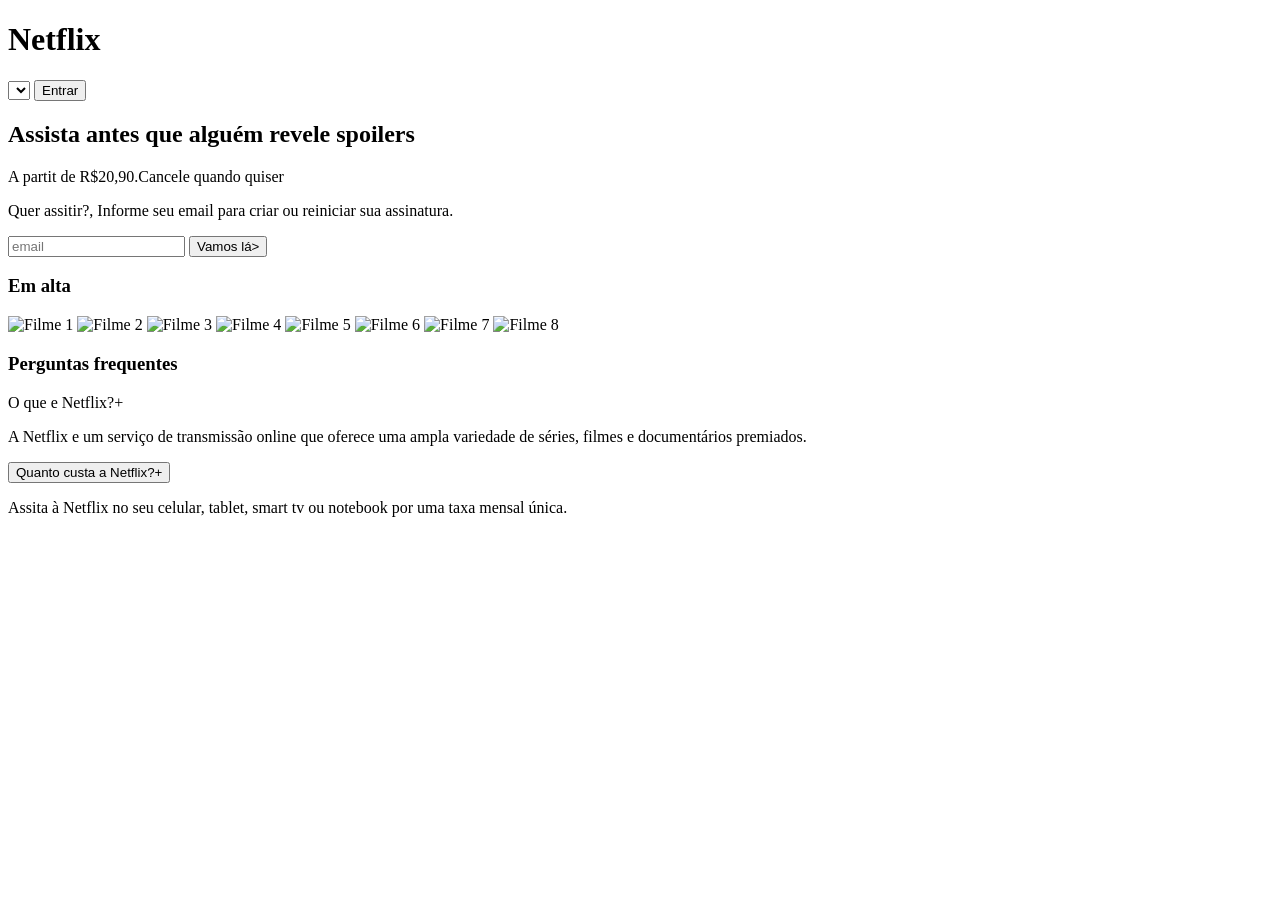
==== index.html @ ab3566e0 "imagens adicionadas a assets" ====
<!DOCTYPE html>
<html lang="pt-BR">
<head>
    <meta charset="UTF-8">
    <meta name="viewport" content="width=device-width, initial-scale=1.0">
    <title>Nossa Netflix</title>
    <link rel="stylesheet" href="style.css">
</head>
<body>
    
    <header class="header">
        <h1 class="logo">Netflix</h1>
        <div class="header-actions">
            <select class="lang-select">
                <options value="pt">Português</options>
                <options value="en">English</options>
            </select>         
            <button class="btn-entrar">Entrar</button>
           </div> 
        </div>
    </header>
    <main>
        <selection class="hero">
            <div class="hero-content">
                <h2>Assista antes que alguém revele spoilers</h2>
                <p class="subtittle">A partit de R$20,90.Cancele quando quiser</p>
                <p class="call-to-action">Quer assitir?, Informe seu email para criar ou reiniciar sua assinatura.</p>

                <div class="email-form">
                    <input type="email" placeholder="email" class="email-input">
                    <button class="btn-vamos">Vamos lá></button>
                </div>
            </div>
        </selection>
        <section class="trending">
            <h3>Em alta</h3>
            <div class="movie-list">
                <img src="./assets/imagem01.PNG" alt="Filme 1" class="movie-poster">
                <img src="./assets/imagem02.PNG" alt="Filme 2" class="movie-poster">
                <img src="./assets/imagem03.PNG" alt="Filme 3" class="movie-poster">
                <img src="./assets/imagem04.PNG" alt="Filme 4" class="movie-poster">
                <img src="./assets/imagem05.PNG" alt="Filme 5" class="movie-poster">
                <img src="./assets/imagem06.PNG" alt="Filme 6" class="movie-poster">
                <img src="./assets/imagem07.PNG" alt="Filme 7" class="movie-poster">
                <img src="./assets/imagem08.PNG" alt="Filme 8" class="movie-poster">
            </div>
        </section>

        <section class="faq">
            <h3>Perguntas frequentes</h3>

            <div class="faq-item">
                <butto class="faq-question">O que e Netflix?<span class="icon">+</span></butto>
                <div class="faq-answer">
                    <p>A Netflix e um serviço de transmissão online que oferece uma ampla variedade de séries, filmes e documentários premiados.</p>
                </div>
            </div>

            <div class="faq-item">
                <button class="faq-quation">Quanto custa a Netflix?<span class="icon">+</span></button>
                <div class="faq-answer">
                    <p>Assita à Netflix no seu celular, tablet, smart tv ou notebook por uma taxa mensal única.</p>
                </div>
            </div>
        </section>
    </main>

    <script src="script.js"></script>
    
</body>
</html>
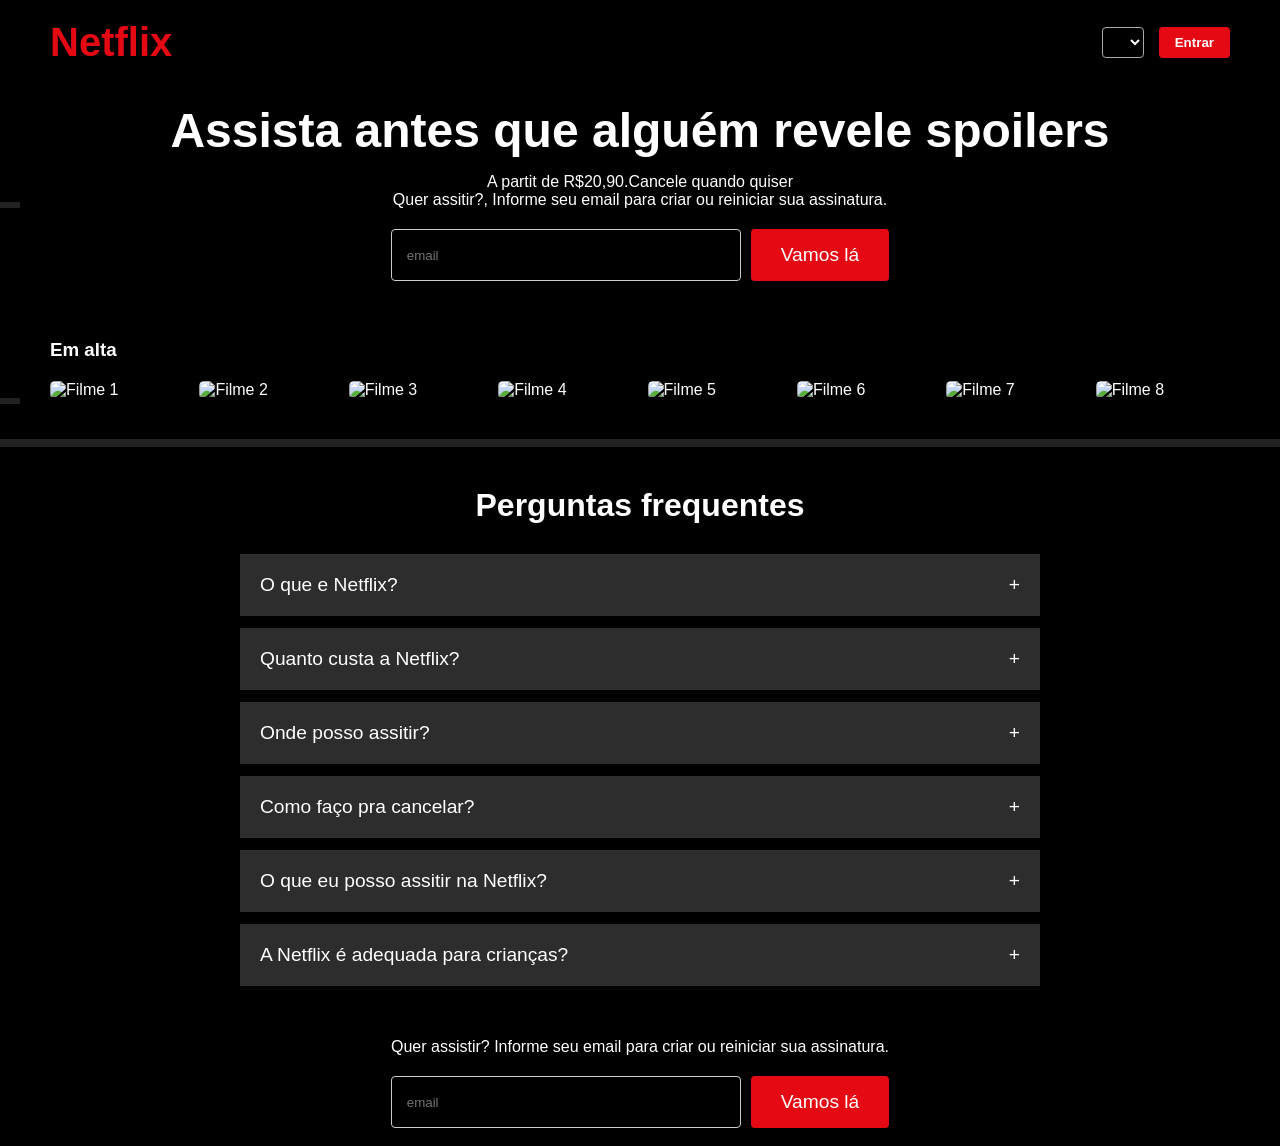
==== commit 2729374e: "Correção de Html" ====
--- a/index.html
+++ b/index.html
@@ -1,22 +1,25 @@
 <!DOCTYPE html>
 <html lang="pt-BR">
+
 <head>
     <meta charset="UTF-8">
     <meta name="viewport" content="width=device-width, initial-scale=1.0">
     <title>Nossa Netflix</title>
     <link rel="stylesheet" href="style.css">
+    <link rel="shortcut icon" href="assets/nficon.ico" type="image/x-icon">
 </head>
+
 <body>
-    
+
     <header class="header">
         <h1 class="logo">Netflix</h1>
         <div class="header-actions">
             <select class="lang-select">
                 <options value="pt">Português</options>
                 <options value="en">English</options>
-            </select>         
+            </select>
             <button class="btn-entrar">Entrar</button>
-           </div> 
+        </div>
         </div>
     </header>
     <main>
@@ -28,8 +31,12 @@
 
                 <div class="email-form">
                     <input type="email" placeholder="email" class="email-input">
-                    <button class="btn-vamos">Vamos lá></button>
+                    <button class="btn-vamos">
+                        <a href="/cadastro.html">Vamos lá</a>
+                    </button>
                 </div>
+
+
             </div>
         </selection>
         <section class="trending">
@@ -50,22 +57,82 @@
             <h3>Perguntas frequentes</h3>
 
             <div class="faq-item">
-                <butto class="faq-question">O que e Netflix?<span class="icon">+</span></butto>
+                <button class="faq-question">O que e Netflix?<span class="icon">+</span></button>
                 <div class="faq-answer">
-                    <p>A Netflix e um serviço de transmissão online que oferece uma ampla variedade de séries, filmes e documentários premiados.</p>
+                    <p>A Netflix e um serviço de transmissão online que oferece uma ampla variedade de séries, filmes e
+                        documentários premiados.</p>
                 </div>
             </div>
 
             <div class="faq-item">
-                <button class="faq-quation">Quanto custa a Netflix?<span class="icon">+</span></button>
+                <button class="faq-question">Quanto custa a Netflix?<span class="icon">+</span></button>
                 <div class="faq-answer">
                     <p>Assita à Netflix no seu celular, tablet, smart tv ou notebook por uma taxa mensal única.</p>
                 </div>
             </div>
+
+            <div class="faq-item">
+                <button class="faq-question">Onde posso assitir?<span class="icon">+</span></button>
+                <div class="faq-answer">
+                    <p>Assista onde quiser, quando quiser. Acesse sua conta Netflix em netflix.com para assistir no
+                        computador ou em qualquer aparelho conectado à internet compatível com o aplicativo Netflix,
+                        como Smart TVs, smartphones, tablets, aparelhos de streaming e videogames.
+
+                        Você também pode baixar suas séries favoritas com o aplicativo Netflix para iOS ou Android. Use
+                        os downloads para levar a Netflix para onde quiser sem precisar de conexão com a internet. Leve
+                        a Netflix com você para qualquer lugar.</p>
+                </div>
+            </div>
+                <div class="faq-item">
+                    <button class="faq-question">Como faço pra cancelar?<span class="icon">+</span></button>
+                    <div class="faq-answer">
+                        <p>A Netflix é flexível. Você pode cancelar a sua conta online com apenas dois cliques. Não há
+                            taxa de cancelamento. Você inicia e encerra sua assinatura quando quiser.</p>
+                    </div>
+
+
+                </div>
+
+                <div class="faq-item">
+                    <button class="faq-question">O que eu posso assitir na Netflix?
+                        <span class="icon">+</span>
+                    </button>
+                    <div class="faq-answer">
+                        <p>A Netflix tem um grande catálogo de filmes, documentários, séries, originais Netflix
+                            premiados e muito mais. Assista o quanto quiser, quando quiser.</p>
+                    </div>
+
+
+
+                </div>
+
+                <div class="faq-item">
+                    <button class="faq-question">A Netflix é adequada para crianças?<span class="icon">+</span></button>
+                    <div class="faq-answer">
+                        <p>A experiência infantil da Netflix faz parte da sua assinatura para que as crianças se
+                            divirtam em seu próprio espaço com séries e filmes familiares sob a supervisão dos
+                            responsáveis.
+
+                            O recurso de controle parental, incluso nos perfis para crianças e protegido por
+                            PIN, permite restringir a classificação etária do conteúdo que as crianças podem ver
+                            e bloquear títulos específicos que você não quer que elas assistam.</p>
+                    </div>
+                </div>
         </section>
+
+        
     </main>
+            <p id="pCentralizado">Quer assistir? Informe seu email para criar ou reiniciar sua assinatura.</p>
+                <div class="email-form">
+                    
+                    <input type="email" placeholder="email" class="email-input">
+                    <button class="btn-vamos">
+                        <a href="/cadastro.html">Vamos lá</a>
+                    </button>
+                </div> <br>
 
     <script src="script.js"></script>
-    
+
 </body>
+
 </html>
--- a/style.css
+++ b/style.css
@@ -0,0 +1,187 @@
+/*Netflix Page*/
+
+
+/*Reset básico para remover margens padrão*/
+
+* {
+	margin: 0px;
+	padding: 0px;
+	box-sizing: border-box;
+	font-family: Arial, sans-serif;
+}
+
+body {
+	background-color: #000000;
+	color: #ffffff;
+}
+
+/*Cabeçalho*/
+
+.header {
+	display: flex;
+	justify-content: space-between;
+	align-items: center;
+	padding: 20px 50px;
+}
+
+.logo {
+	color: #e50914;
+	font-size: 2.5rem;
+	font-weight: bold;
+}
+
+.header-actions {
+	display: flex;
+	gap:15px;
+}
+.lang-select {
+	background: transparent;
+	color: white;
+	padding: 5px 10px;
+	border: 1px solid #aaa;
+	border-radius: 4px;
+}
+
+.btn-entrar {
+	background-color: #e50914;
+	color: white;
+	border: none;
+	padding: 8px 16px;
+	border-radius: 4px;
+	cursor: pointer;
+	font-weight: bold;
+}
+
+
+/*Seção Hero*/
+
+.hero {
+	text-align: center;
+	padding: 100px 20px;
+	border-bottom: 6px solid #222;
+}
+
+.hero h2 {
+	font-size: 3rem;
+	margin-bottom: 15px;
+}
+
+.subtitle {
+	font-size: 1.5rem;
+	margin-bottom: 25px;
+}
+
+.email-form {
+	display: flex;
+	justify-content: center;
+	gap: 10px;
+	margin-top: 20px;
+}
+
+.email-input {
+	padding: 15px;
+	width: 350px;
+	border-radius: 4px;
+	border: 1px solid #ccc;
+	background-color: rgba(0,0,0,5);
+	color: white;
+}
+
+.btn-vamos {
+	background-color: #e50914;
+	color: white;
+	border: none;
+	padding: 15px 30px;
+	font-size: 1.2rem;
+	border-radius: 4px;
+	cursor: pointer;
+}
+a {
+    text-decoration: none;
+	color: inherit;
+}
+
+
+/*Seção em Alta*/
+
+.trending {
+	padding: 40px 50px;
+	border-bottom: 8px solid #222;
+}
+
+.movie-list {
+	display: flex;
+	gap: 15px;
+	margin-top: 20px;
+}
+
+.movie-poster {
+	width: 200px;
+	border-radius: 5px;
+	transition: transform 0.3s;
+}
+
+.movie-poster:hover {
+	transform: scale(1.05);
+}
+
+/*Seção de Perguntas Frequentes (FAQ)*/
+
+.faq {
+	padding: 40px 50px;
+	display: flex;
+	flex-direction: column;
+	align-items: center;
+}
+
+.faq h3 {
+	font-size: 2rem;
+	margin-bottom: 30px;
+}
+
+.faq-item {
+	width: 80%;
+	max-width: 800px;
+	margin-bottom: 10px;
+}
+
+.faq-question {
+	width: 100%;
+	background-color: #2d2d2d;
+	color: white;
+	border: none;
+	padding: 20px;
+	font-size: 1.2rem;
+	text-align: left;
+	display: flex;
+	justify-content: space-between;
+	cursor: pointer;
+}
+
+.faq-question:hover {
+	background-color: #414141;
+}
+
+.faq-answer {
+	background-color: #2d2d2d;
+	padding: 0 20px;
+	max-height: 0;   /*Escondido por padrão para o JS atuar*/
+	overflow: hidden;
+	transition: max-weight 0.3s ease-out, padding 0.3s ease;
+	border-top: 2px solid #000;
+}
+
+/*Classe ativada pelo JavaScript*/
+
+.faq-item.active .faq-answer {
+	max-height: 200px;
+	padding: 20px;
+}
+
+.faq-item.active .icon {
+	transform: rotate(45eg);
+	transition: transform 0.3s;
+}
+#pCentralizado{
+	text-align: center;
+}
